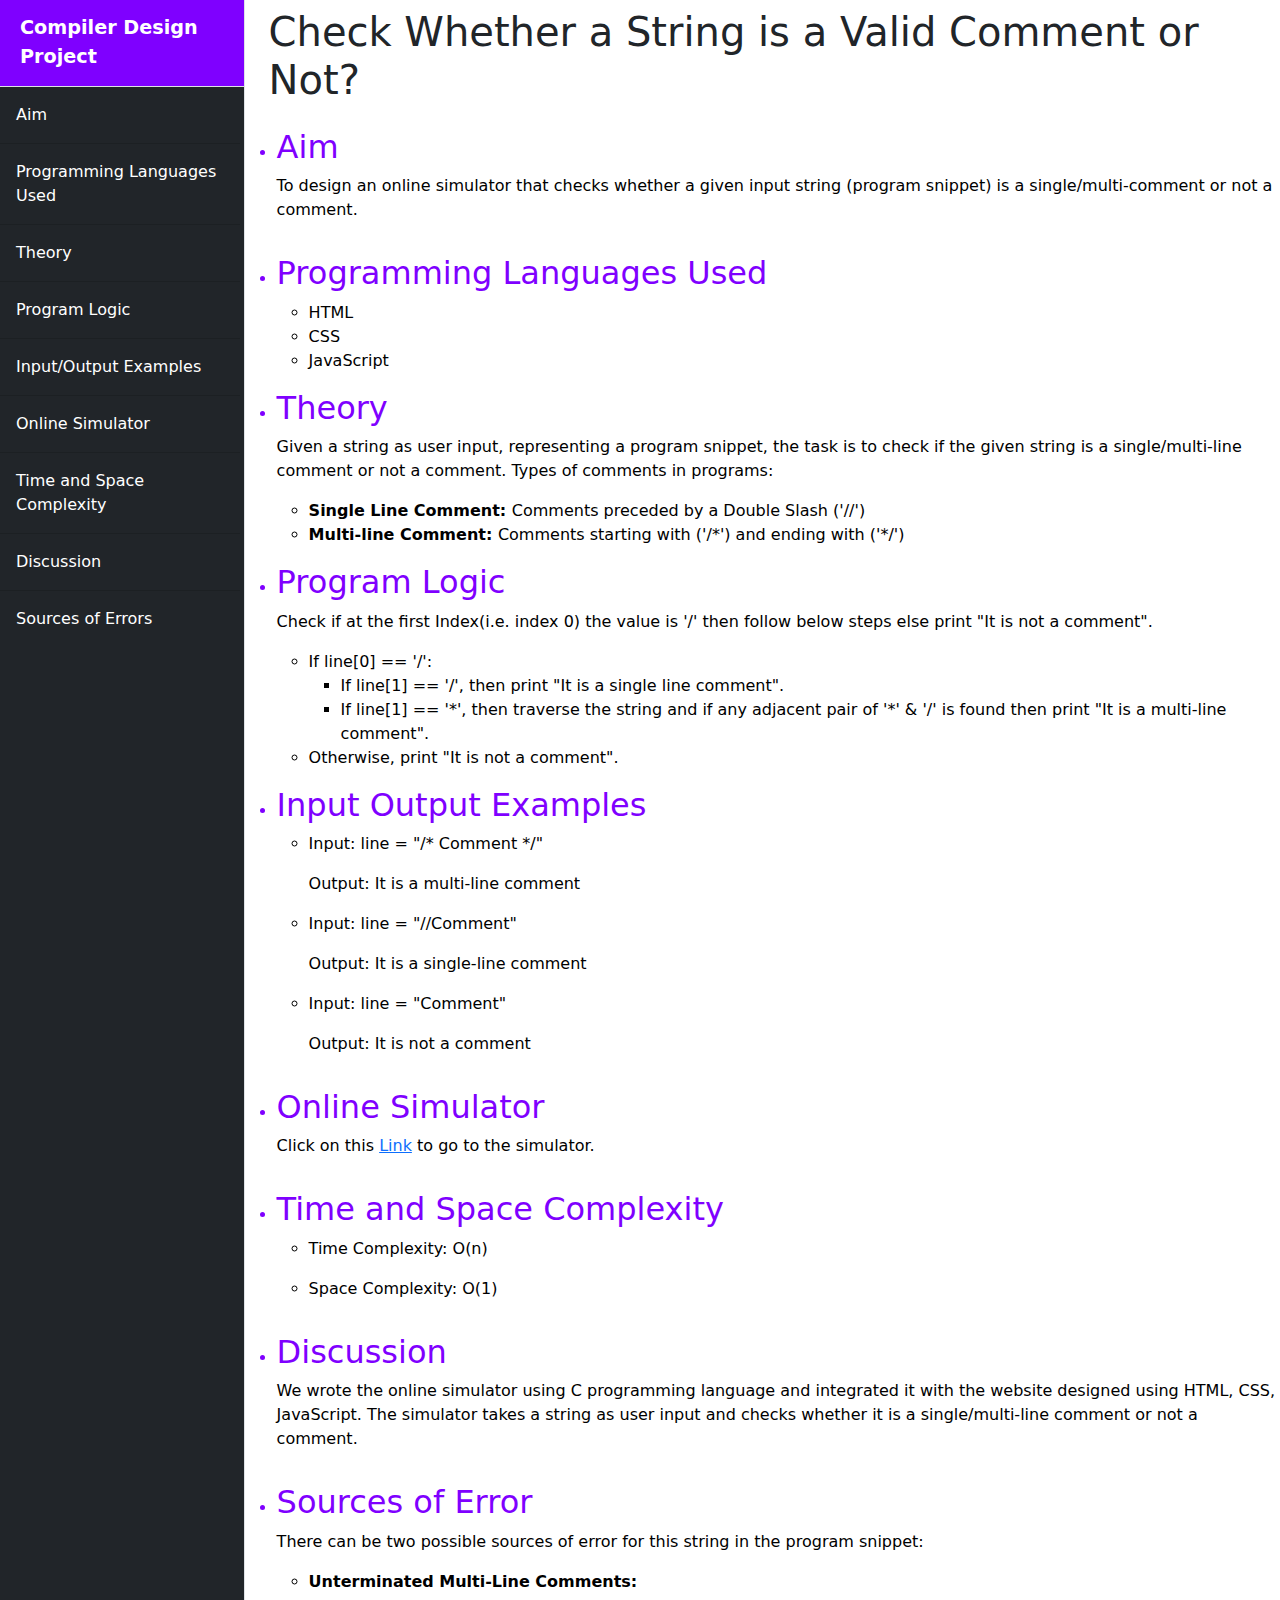
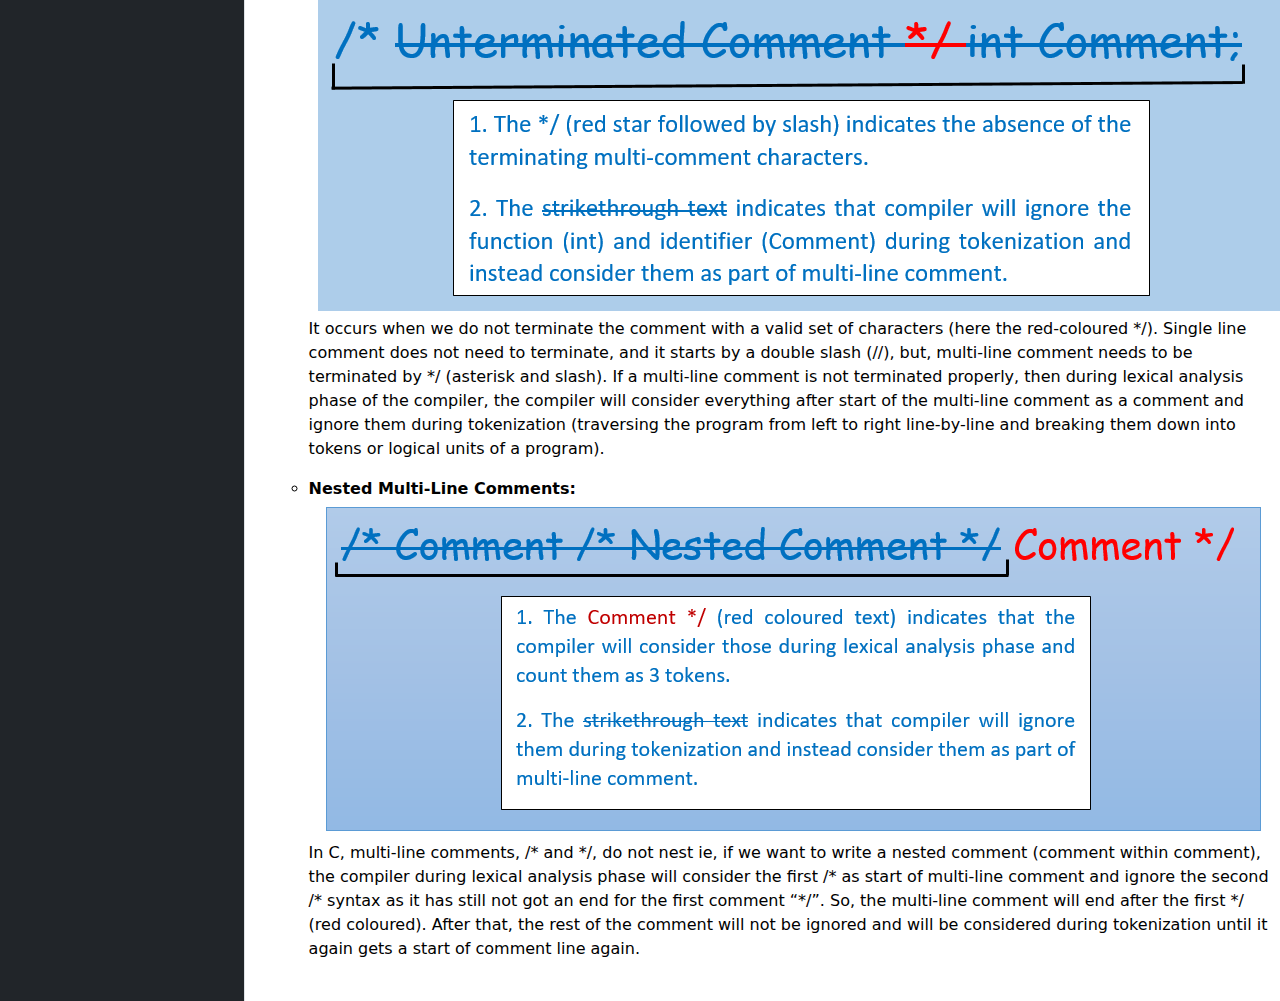
==== redirects/comment/index.html @ cb9954dd "Comment Done" ====
<!DOCTYPE html>
<html lang="en">
    <head>
        <meta charset="utf-8" />
        <meta name="viewport" content="width=device-width, initial-scale=1, shrink-to-fit=no" />
        <meta name="description" content="" />
        <meta name="author" content="" />
        <title>Comment Checker</title>
        <!-- Favicon-->
        <link rel="icon" type="image/x-icon" href="assets/favicon.ico" />
        <!-- Core theme CSS (includes Bootstrap)-->
        <link href="css/styles.css" rel="stylesheet" />
    </head>
    <body>
        <div class="d-flex" id="wrapper">
            <!-- Sidebar-->
            <div class="border-end bg-dark" id="sidebar-wrapper">
                <div class="sidebar-heading border-bottom font-weight-bolder" style="background-color: #7f00ff; font-weight: bolder; color: white;">Compiler Design Project</div>
                <div class="list-group list-group-flush" >
                    <a class="list-group-item list-group-item-action list-group-item-light p-3 bg-dark text-white" href="#aim">Aim</a>
                    <a class="list-group-item list-group-item-action list-group-item-light p-3 bg-dark text-white" href="#plu">Programming Languages Used</a>
                    <a class="list-group-item list-group-item-action list-group-item-light p-3 bg-dark text-white" href="#theory">Theory</a>
                    <a class="list-group-item list-group-item-action list-group-item-light p-3 bg-dark text-white" href="#logic">Program Logic</a>
                    <a class="list-group-item list-group-item-action list-group-item-light p-3 bg-dark text-white" href="#io">Input/Output Examples</a>
                    <a class="list-group-item list-group-item-action list-group-item-light p-3 bg-dark text-white" href="#sim">Online Simulator</a>
                    <a class="list-group-item list-group-item-action list-group-item-light p-3 bg-dark text-white" href="#tsc">Time and Space Complexity</a>
                    <a class="list-group-item list-group-item-action list-group-item-light p-3 bg-dark text-white" href="#discussion">Discussion</a>
                    <a class="list-group-item list-group-item-action list-group-item-light p-3 bg-dark text-white" href="#error">Sources of Errors</a>
                </div>
            </div>
            <!-- Page content wrapper-->
            <div id="page-content-wrapper">
                <!-- Page content-->
                <div class="container-fluid">
                    <h1 class="py-2 px-4">Check Whether a String is a Valid Comment or Not?</h1>
                    
                    <ul>
                        <li class="py-2" style="color:#7f00ff;">
                            <!-- Aim -->
                            <h2 id="aim">Aim</h2>
                            <p style="color: black;">To design an online simulator that checks whether a given input string (program snippet) is a single/multi-comment or not a comment.</p>
                        </li>
                        <li class="py-2" style="color:#7f00ff;">
                            <!-- PLU -->
                            <h2 id="plu">Programming Languages Used</h2>
                            <ul style="color: black;">
                                <li>HTML</li>
                                <li>CSS</li>
                                <li>JavaScript</li>
                            </ul>
                        </li>
                        <li class="py-2" style="color:#7f00ff;">
                            <!-- Theory -->
                            <h2 id="theory">Theory</h2>
                            <p style="color: black;">Given a string as user input, representing a program snippet, the task is to check if the given string is a single/multi-line comment or not a comment.
                                Types of comments in programs:
                            </p>
                            <ul style="color: black;">
                                <li><strong>Single Line Comment: </strong>Comments preceded by a Double Slash ('//')</li>
                                <li><strong>Multi-line Comment: </strong>Comments starting with ('/*') and ending with ('*/')</li>
                            </ul>
                        </li>
                        <li class="py-2" style="color:#7f00ff;">
                            <!-- Logic -->
                            <h2 id="logic">Program Logic</h2>
                            <p style="color: black;">Check if at the first Index(i.e. index 0) the value is '/' then follow below steps else print "It is not a comment".</p>
                            <ul style="color: black;">
                                <li>If line[0] == '/':</li>
                                <ul>
                                    <li>If line[1] == '/', then print "It is a single line comment".</li>
                                    <li>If line[1] == '*', then traverse the string and if any adjacent pair of '*' & '/' is found then print "It is a multi-line comment".</li>
                                </ul>
                                <li>Otherwise, print "It is not a comment".</li>
                            </ul>
                        </li>
                        <li class="py-2" style="color:#7f00ff;">
                            <!-- I/O Ex. -->
                            <h2 id="io">Input Output Examples</h2>
                            <ul style="color: black;">
                                <li>
                                    <p class="font-italic">Input: line = "/* Comment */"</p>
                                    <p class="font-italic">Output: It is a multi-line comment</p>
                                </li>
                                <li>
                                    <p class="font-italic">Input: line = "//Comment"</p>
                                    <p class="font-italic">Output: It is a single-line comment</p>
                                </li>
                                <li>
                                    <p class="font-italic">Input: line = "Comment"</p>
                                    <p class="font-italic">Output: It is not a comment</p>
                                </li>
                            </ul>
                        </li>
                        <li class="py-2" style="color:#7f00ff;">
                            <!-- Simulator. -->
                            <h2 id="sim">Online Simulator</h2>
                            <p style="color: black;">Click on this <a href="https://vlab-iem-comment-or-not.netlify.app/">Link</a> to go to the simulator.</p>
                        </li>
                        <li class="py-2" style="color:#7f00ff;">
                            <!-- Time and Space Complex. -->
                            <h2 id="tsc">Time and Space Complexity</h2>
                            <ul style="color: black;">
                                <li>
                                    <p class="font-italic">Time Complexity: O(n)</p>
                                </li>
                                <li>
                                    <p class="font-italic">Space Complexity: O(1)</p>
                                </li>
                            </ul>
                        </li>
                        <li class="py-2" style="color:#7f00ff;">
                            <!-- Discussion. -->
                            <h2 id="discussion">Discussion</h2>
                            <p style="color: black;">We wrote the online simulator using C programming language and integrated it with the website designed using HTML, CSS, JavaScript. The simulator takes a string as user input and checks whether it is a single/multi-line comment or not a comment.</p>
                        </li>
                        <li class="py-2" style="color:#7f00ff;">
                            <!-- Error. -->
                            <h2 id="error">Sources of Error</h2>
                            <p style="color: black;">There can be two possible sources of error for this string in the program snippet:</p>
                            <ul style="color: black;">
                                <li>
                                    <strong>Unterminated Multi-Line Comments:</strong>
                                    <div class="text-center">
                                        <img src="./assets/1.png" alt="">
                                    </div>
                                    <p>It occurs when we do not terminate the comment with a valid set of characters (here the red-coloured */). Single line comment does not need to terminate, and it starts by a double slash (//), but, multi-line comment needs to be terminated by */ (asterisk and slash). If a multi-line comment is not terminated properly, then during lexical analysis phase of the compiler, the compiler will consider everything after start of the multi-line comment as a comment and ignore them during tokenization (traversing the program from left to right line-by-line and breaking them down into tokens or logical units of a program).</p>
                                </li>
                                <li>
                                    <strong>Nested Multi-Line Comments:</strong>
                                    <div class="text-center">
                                        <img src="./assets/2.png" alt="">
                                    </div>
                                    <p>In C, multi-line comments, /* and */, do not nest ie, if we want to write a nested comment (comment within comment), the compiler during lexical analysis phase will consider the first /* as start of multi-line comment and ignore the second /* syntax as it has still not got an end for the first comment “*/”. So, the multi-line comment will end after the first */ (red coloured). After that, the rest of the comment will not be ignored and will be considered during tokenization until it again gets a start of comment line again.</p>
                                </li>
                            </ul>
                        </li>
                    </ul>
                </div>
            </div>
        </div>
        <!-- Bootstrap core JS-->
        <script src="https://cdn.jsdelivr.net/npm/bootstrap@5.1.3/dist/js/bootstrap.bundle.min.js"></script>
        <!-- Core theme JS-->
        <script src="js/scripts.js"></script>
    </body>
</html>
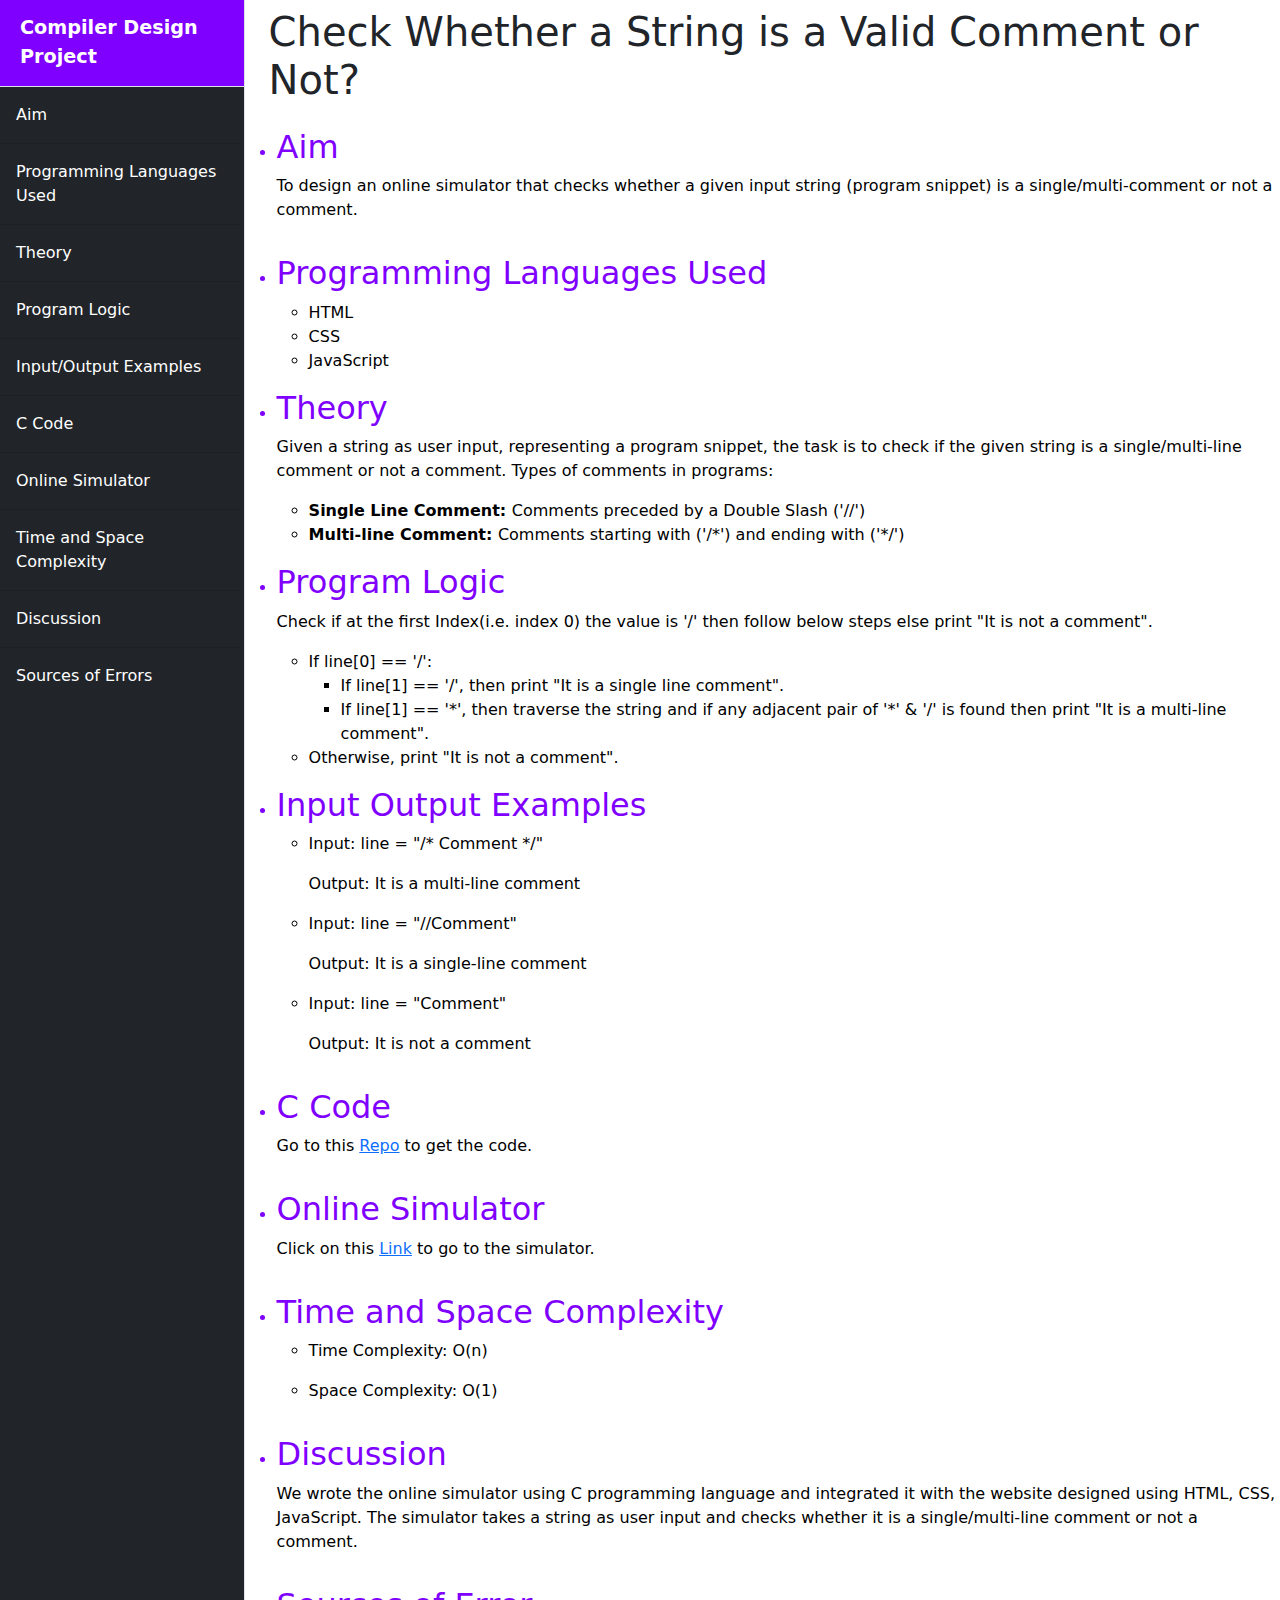
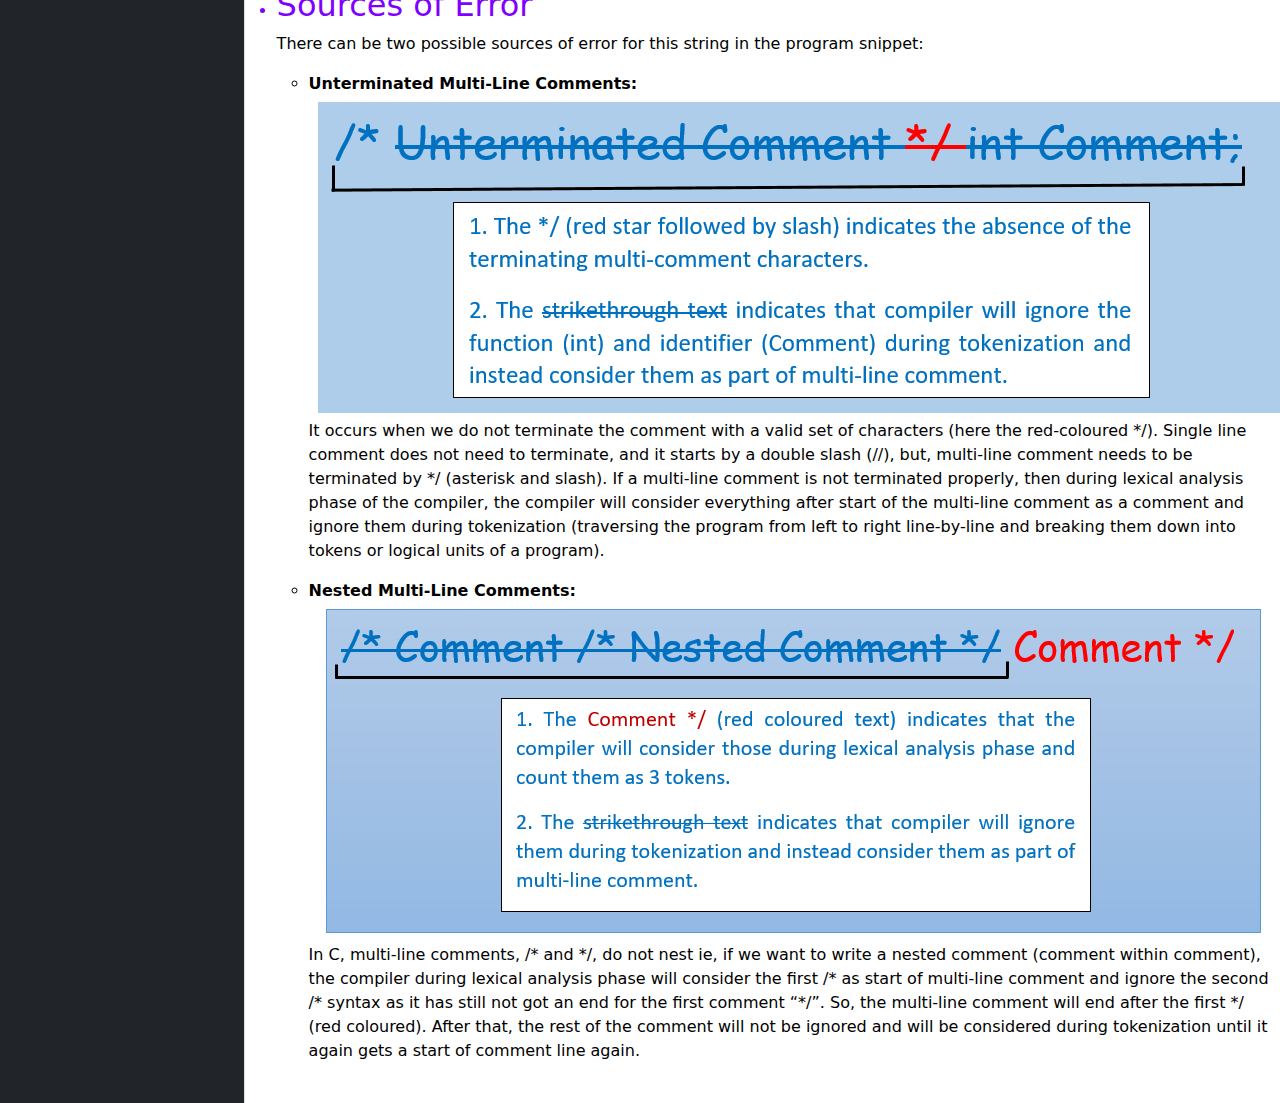
==== commit b0603ead: "Code Section Added" ====
--- a/redirects/comment/index.html
+++ b/redirects/comment/index.html
@@ -8,6 +8,7 @@
         <title>Comment Checker</title>
         <!-- Favicon-->
         <link rel="icon" type="image/x-icon" href="assets/favicon.ico" />
+        <link rel="stylesheet" href="../../css/fontawesome-free-6.1.1-web/css/all.min.css">
         <!-- Core theme CSS (includes Bootstrap)-->
         <link href="css/styles.css" rel="stylesheet" />
     </head>
@@ -22,6 +23,7 @@
                     <a class="list-group-item list-group-item-action list-group-item-light p-3 bg-dark text-white" href="#theory">Theory</a>
                     <a class="list-group-item list-group-item-action list-group-item-light p-3 bg-dark text-white" href="#logic">Program Logic</a>
                     <a class="list-group-item list-group-item-action list-group-item-light p-3 bg-dark text-white" href="#io">Input/Output Examples</a>
+                    <a class="list-group-item list-group-item-action list-group-item-light p-3 bg-dark text-white" href="#code">C Code</a>
                     <a class="list-group-item list-group-item-action list-group-item-light p-3 bg-dark text-white" href="#sim">Online Simulator</a>
                     <a class="list-group-item list-group-item-action list-group-item-light p-3 bg-dark text-white" href="#tsc">Time and Space Complexity</a>
                     <a class="list-group-item list-group-item-action list-group-item-light p-3 bg-dark text-white" href="#discussion">Discussion</a>
@@ -92,6 +94,11 @@
                             </ul>
                         </li>
                         <li class="py-2" style="color:#7f00ff;">
+                            <!-- Code. -->
+                            <h2 id="code">C Code</h2>
+                            <p style="color: black;">Go to this <a href="https://github.com/VLab-IEM/codes">Repo</a> to get the code.</p>
+                        </li>
+                        <li class="py-2" style="color:#7f00ff;">
                             <!-- Simulator. -->
                             <h2 id="sim">Online Simulator</h2>
                             <p style="color: black;">Click on this <a href="https://vlab-iem-comment-or-not.netlify.app/">Link</a> to go to the simulator.</p>
